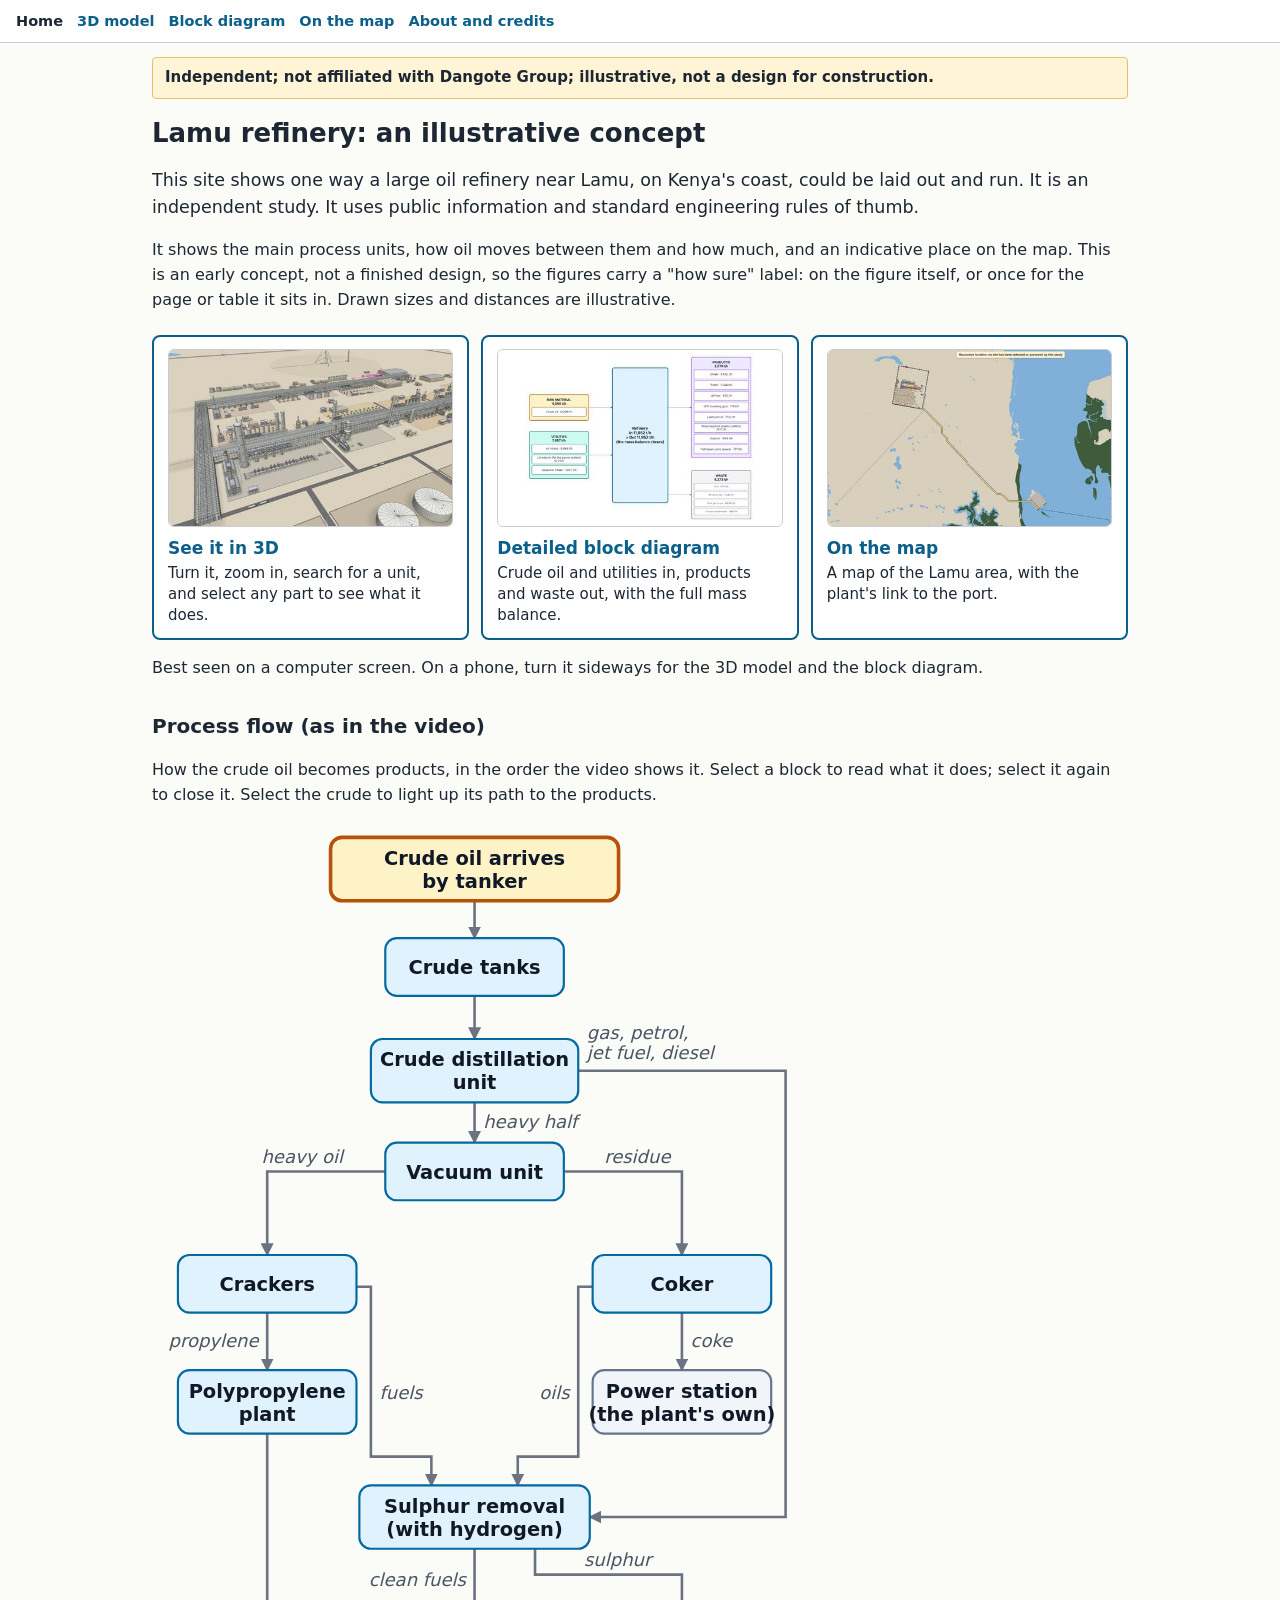
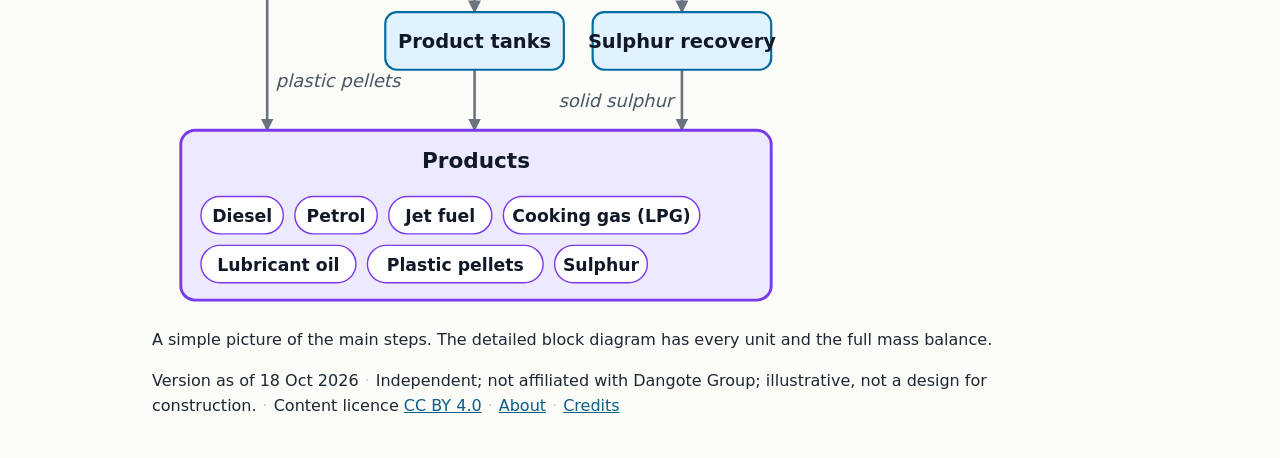
==== index.html @ 3d07bb98 "Lamu refinery: an illustrative concept (site as of 18 Oct 2026)" ====
<!DOCTYPE html>
<html lang="en">
<head>
<meta charset="utf-8">
<meta name="viewport" content="width=device-width, initial-scale=1">
<meta name="color-scheme" content="only light">
<title>Home · Lamu refinery concept</title>
<link rel="stylesheet" href="site.css">
</head>
<body>
<nav class="top" aria-label="Site"><a href="index.html" aria-current="page">Home</a> <a href="3d/index.html">3D model</a> <a href="blocks/index.html">Block diagram</a> <a href="map/index.html">On the map</a> <a href="about.html">About and credits</a></nav>
<div class="wrap wide">
<p class="disc">Independent; not affiliated with Dangote Group; illustrative, not a design for construction.</p>
<div class="home">
<div class="homeleft">
<h1>Lamu refinery: an illustrative concept</h1>
<p class="lead">This site shows one way a large oil refinery near Lamu, on Kenya's coast, could be laid out and run.
It is an independent study. It uses public information and standard engineering rules of thumb.</p>
<p>It shows the main process units, how oil moves between them and how much, and an indicative place on the map.
This is an early concept, not a finished design, so the figures carry a "how sure" label: on the figure itself, or
once for the page or table it sits in. Drawn sizes and distances are illustrative.</p>
<div class="big">
<a href="3d/index.html"><span class="thumb"><img src="img/preview-3d.jpg" alt="A still of the 3D model of the plant" width="480" height="300" loading="lazy"></span><span class="txt"><b>See it in 3D</b>Turn it, zoom in, search for a unit, and select any part to see what it does.</span></a>
<a href="blocks/index.html"><span class="thumb"><img src="img/preview-blocks.jpg" alt="A small view of the detailed block diagram" width="480" height="300" loading="lazy"></span><span class="txt"><b>Detailed block diagram</b>Crude oil and utilities in, products and waste out, with the full mass balance.</span></a>
<a href="map/index.html"><span class="thumb"><img src="img/preview-map.jpg" alt="A small view of the site map near Lamu" width="480" height="300" loading="lazy"></span><span class="txt"><b>On the map</b>A map of the Lamu area, with the plant&#x27;s link to the port.</span></a>
</div>
<p class="note">Best seen on a computer screen. On a phone, turn it sideways for the 3D model and the block diagram.</p>
</div>
<div class="homeright">
<section id="flow">
<h2 id="flow-title">Process flow (as in the video)</h2>
<p>How the crude oil becomes products, in the order the video shows it. Select a block to read what it does; select it again to close it. Select the crude to light up its path to the products.</p>
<div class="flowwrap">
<svg class="flow" viewBox="0 0 450 756" role="group" aria-labelledby="flow-title">
<defs><marker id="fl-arrow" viewBox="0 0 10 10" refX="9" refY="5" markerWidth="9" markerHeight="9" markerUnits="userSpaceOnUse" orient="auto-start-reverse"><path d="M0,0 L10,5 L0,10 z"/></marker></defs>
<g class="fl-edge" id="fl-e-crude"><polyline points="224,54 224,80" marker-end="url(#fl-arrow)"/></g>
<g class="fl-edge" id="fl-e-tanks"><polyline points="224,120 224,150" marker-end="url(#fl-arrow)"/></g>
<g class="fl-edge" id="fl-e-heavy"><polyline points="224,194 224,222" marker-end="url(#fl-arrow)"/><text x="230" y="212" text-anchor="start"><tspan x="230" dy="0">heavy half</tspan></text></g>
<g class="fl-edge" id="fl-e-light"><polyline points="296,172 440,172 440,482 304,482" marker-end="url(#fl-arrow)"/><text x="302" y="150" text-anchor="start"><tspan x="302" dy="0">gas, petrol,</tspan><tspan x="302" dy="14">jet fuel, diesel</tspan></text></g>
<g class="fl-edge" id="fl-e-hvgo"><polyline points="162,242 80,242 80,300" marker-end="url(#fl-arrow)"/><text x="76" y="236" text-anchor="start"><tspan x="76" dy="0">heavy oil</tspan></text></g>
<g class="fl-edge" id="fl-e-resid"><polyline points="286,242 368,242 368,300" marker-end="url(#fl-arrow)"/><text x="314" y="236" text-anchor="start"><tspan x="314" dy="0">residue</tspan></text></g>
<g class="fl-edge fl-off" id="fl-e-coke"><polyline points="368,340 368,380" marker-end="url(#fl-arrow)"/><text x="374" y="364" text-anchor="start"><tspan x="374" dy="0">coke</tspan></text></g>
<g class="fl-edge" id="fl-e-propylene"><polyline points="80,340 80,380" marker-end="url(#fl-arrow)"/><text x="74" y="364" text-anchor="end"><tspan x="74" dy="0">propylene</tspan></text></g>
<g class="fl-edge" id="fl-e-fuels"><polyline points="142,322 152,322 152,440 194,440 194,460" marker-end="url(#fl-arrow)"/><text x="158" y="400" text-anchor="start"><tspan x="158" dy="0">fuels</tspan></text></g>
<g class="fl-edge" id="fl-e-oils"><polyline points="306,322 296,322 296,440 254,440 254,460" marker-end="url(#fl-arrow)"/><text x="290" y="400" text-anchor="end"><tspan x="290" dy="0">oils</tspan></text></g>
<g class="fl-edge" id="fl-e-clean"><polyline points="224,504 224,548" marker-end="url(#fl-arrow)"/><text x="218" y="530" text-anchor="end"><tspan x="218" dy="0">clean fuels</tspan></text></g>
<g class="fl-edge" id="fl-e-h2s"><polyline points="266,504 266,522 368,522 368,548" marker-end="url(#fl-arrow)"/><text x="300" y="516" text-anchor="start"><tspan x="300" dy="0">sulphur</tspan></text></g>
<g class="fl-edge" id="fl-e-store"><polyline points="224,588 224,630" marker-end="url(#fl-arrow)"/></g>
<g class="fl-edge" id="fl-e-solid"><polyline points="368,588 368,630" marker-end="url(#fl-arrow)"/><text x="362" y="614" text-anchor="end"><tspan x="362" dy="0">solid sulphur</tspan></text></g>
<g class="fl-edge" id="fl-e-pellets"><polyline points="80,424 80,630" marker-end="url(#fl-arrow)"/><text x="86" y="600" text-anchor="start"><tspan x="86" dy="0">plastic pellets</tspan></text></g>
<g class="fl-node fl-crude" id="fl-crude" data-id="crude" tabindex="0" role="button" aria-label="Crude oil arrives by tanker"><rect x="124" y="10" width="200" height="44" rx="8"/><text text-anchor="middle"><tspan x="224" y="29">Crude oil arrives</tspan><tspan x="224" y="45">by tanker</tspan></text></g>
<g class="fl-node" id="fl-tanks" data-id="tanks" tabindex="0" role="button" aria-label="Crude tanks"><rect x="162" y="80" width="124" height="40" rx="8"/><text text-anchor="middle"><tspan x="224" y="105">Crude tanks</tspan></text></g>
<g class="fl-node" id="fl-cdu" data-id="cdu" tabindex="0" role="button" aria-label="Crude distillation unit"><rect x="152" y="150" width="144" height="44" rx="8"/><text text-anchor="middle"><tspan x="224" y="169">Crude distillation</tspan><tspan x="224" y="185">unit</tspan></text></g>
<g class="fl-node" id="fl-vdu" data-id="vdu" tabindex="0" role="button" aria-label="Vacuum unit"><rect x="162" y="222" width="124" height="40" rx="8"/><text text-anchor="middle"><tspan x="224" y="247">Vacuum unit</tspan></text></g>
<g class="fl-node" id="fl-crackers" data-id="crackers" tabindex="0" role="button" aria-label="Crackers"><rect x="18" y="300" width="124" height="40" rx="8"/><text text-anchor="middle"><tspan x="80" y="325">Crackers</tspan></text></g>
<g class="fl-node" id="fl-coker" data-id="coker" tabindex="0" role="button" aria-label="Coker"><rect x="306" y="300" width="124" height="40" rx="8"/><text text-anchor="middle"><tspan x="368" y="325">Coker</tspan></text></g>
<g class="fl-node" id="fl-pp" data-id="pp" tabindex="0" role="button" aria-label="Polypropylene plant"><rect x="18" y="380" width="124" height="44" rx="8"/><text text-anchor="middle"><tspan x="80" y="399">Polypropylene</tspan><tspan x="80" y="415">plant</tspan></text></g>
<g class="fl-node fl-off" id="fl-power" data-id="power" tabindex="0" role="button" aria-label="Power station (the plant&#x27;s own)"><rect x="306" y="380" width="124" height="44" rx="8"/><text text-anchor="middle"><tspan x="368" y="399">Power station</tspan><tspan x="368" y="415">(the plant&#x27;s own)</tspan></text></g>
<g class="fl-node" id="fl-sulphur" data-id="sulphur" tabindex="0" role="button" aria-label="Sulphur removal (with hydrogen)"><rect x="144" y="460" width="160" height="44" rx="8"/><text text-anchor="middle"><tspan x="224" y="479">Sulphur removal</tspan><tspan x="224" y="495">(with hydrogen)</tspan></text></g>
<g class="fl-node" id="fl-tanks2" data-id="tanks2" tabindex="0" role="button" aria-label="Product tanks"><rect x="162" y="548" width="124" height="40" rx="8"/><text text-anchor="middle"><tspan x="224" y="573">Product tanks</tspan></text></g>
<g class="fl-node" id="fl-srec" data-id="srec" tabindex="0" role="button" aria-label="Sulphur recovery"><rect x="306" y="548" width="124" height="40" rx="8"/><text text-anchor="middle"><tspan x="368" y="573">Sulphur recovery</tspan></text></g>
<g class="fl-node fl-products" id="fl-products" data-id="products" tabindex="0" role="button" aria-label="Products"><rect x="20" y="630" width="410" height="118" rx="10"/><text x="225.0" y="656" text-anchor="middle" class="fl-title">Products</text><rect class="fl-chip" x="34" y="676" width="57.2" height="26" rx="13"/><text class="fl-chiptext" x="62.6" y="694" text-anchor="middle">Diesel</text><rect class="fl-chip" x="99.2" y="676" width="57.2" height="26" rx="13"/><text class="fl-chiptext" x="127.8" y="694" text-anchor="middle">Petrol</text><rect class="fl-chip" x="164.4" y="676" width="71.6" height="26" rx="13"/><text class="fl-chiptext" x="200.2" y="694" text-anchor="middle">Jet fuel</text><rect class="fl-chip" x="244" y="676" width="136.4" height="26" rx="13"/><text class="fl-chiptext" x="312.2" y="694" text-anchor="middle">Cooking gas (LPG)</text><rect class="fl-chip" x="34" y="710" width="107.6" height="26" rx="13"/><text class="fl-chiptext" x="87.8" y="728" text-anchor="middle">Lubricant oil</text><rect class="fl-chip" x="149.6" y="710" width="122" height="26" rx="13"/><text class="fl-chiptext" x="210.6" y="728" text-anchor="middle">Plastic pellets</text><rect class="fl-chip" x="279.6" y="710" width="64.4" height="26" rx="13"/><text class="fl-chiptext" x="311.8" y="728" text-anchor="middle">Sulphur</text></g>
</svg>
<div id="flow-say" class="flowsay" role="status" aria-live="polite" hidden><button type="button" id="flow-close" aria-label="Close">×</button><b id="flow-say-title"></b><p id="flow-say-text"></p></div>
</div>
<p class="note">A simple picture of the main steps. The detailed block diagram has every unit and the full mass balance.</p>
<script>
(function () {
  var svg = document.querySelector("svg.flow"), wrap = document.querySelector(".flowwrap");
  var say = document.getElementById("flow-say");
  var S = {"crude": "Crude oil arrives by tanker; one tanker carries about a million barrels. Its path through the plant to the products is lit up.", "tanks": "The tankers' crude is stored in these tanks: about 15 million barrels, three weeks of crude at 700,000 barrels a day.", "cdu": "The crude distillation unit heats the crude, and the lighter parts boil off: gas, petrol, jet fuel and diesel. About half the crude leaves here.", "vdu": "The heavy half goes to the vacuum unit. Under a vacuum it boils at a lower temperature and splits into heavy oil and a thick residue.", "crackers": "The crackers break the heavy oil's large molecules into smaller, more valuable ones: petrol, diesel and gases.", "coker": "The coker cracks more oil out of the residue and leaves solid petroleum coke.", "power": "The coke fuels the plant's own power station. The refinery needs about 370 MW of power at full capacity. This is calculated from our own sizing of the plant. Dangote Group has announced 500 MW of power for the plant. Another 500 MW has been floated for the Kenyan grid, about 1,000 MW in total.", "pp": "One of the cracker gases, propylene, becomes polypropylene: plastic pellets for packaging, pipes and fibres.", "sulphur": "Hydrogen pulls the sulphur out of the fuels, so diesel and petrol can meet standards such as Euro 5 (10 parts per million of sulphur).", "srec": "The sulphur taken out is recovered as solid sulphur.", "tanks2": "The finished fuels go to the product tanks: mostly diesel and petrol, with jet fuel, cooking gas (LPG) and lubricant oil.", "products": "The products: diesel, petrol, jet fuel, cooking gas (LPG), lubricant oil, plastic pellets and sulphur."}, T = {"crude": "Crude oil", "tanks": "Crude tanks", "cdu": "Crude distillation unit", "vdu": "Vacuum unit", "crackers": "Crackers", "coker": "Coker", "pp": "Polypropylene plant", "power": "Power station (the plant's own)", "sulphur": "Sulphur removal (with hydrogen)", "tanks2": "Product tanks", "srec": "Sulphur recovery", "products": "Products"}, current = null;
  if (!svg || !say) { return; }
  // Selecting a block opens its explanation; selecting the same block again (or the close button) closes it, and
  // the diagram takes the space back. The crude also lights up the crude's path to the products.
  function pick(id) {
    if (!id || id === current) { id = null; }
    current = id;
    var nodes = svg.querySelectorAll(".fl-node");
    for (var i = 0; i < nodes.length; i++) { nodes[i].classList.toggle("picked", nodes[i].getAttribute("data-id") === id); }
    svg.classList.toggle("onpath", id === "crude");
    wrap.classList.toggle("has-say", !!id);
    document.body.classList.toggle("flow-say-open", !!id);
    say.hidden = !id;
    if (id) {
      document.getElementById("flow-say-title").textContent = T[id] || "";
      document.getElementById("flow-say-text").textContent = S[id] || "";
    }
  }
  svg.addEventListener("click", function (ev) {
    var g = ev.target.closest ? ev.target.closest(".fl-node") : null;
    pick(g ? g.getAttribute("data-id") : null);
  });
  svg.addEventListener("keydown", function (ev) {
    var g = ev.target.closest ? ev.target.closest(".fl-node") : null;
    if (g && (ev.key === "Enter" || ev.key === " ")) { ev.preventDefault(); pick(g.getAttribute("data-id")); }
  });
  document.getElementById("flow-close").addEventListener("click", function () { pick(null); });
  document.addEventListener("keydown", function (ev) { if (ev.key === "Escape" && current) { pick(null); } });
})();
</script>
</section>
</div>
</div>
<footer>Version as of 18 Oct 2026<span class="sep">·</span>Independent; not affiliated with Dangote Group; illustrative, not a design for construction.<span class="sep">·</span>Content licence <a href="https://creativecommons.org/licenses/by/4.0/">CC BY 4.0</a><span class="sep">·</span><a href="about.html">About</a><span class="sep">·</span><a href="about.html#credits">Credits</a></footer>
</div>
</body>
</html>
---- site.css ----
:root { color-scheme: only light; --ink: #1d2733; --muted: #4a5561; --line: #c9cdd2; --bg: #fbfbf8; --warn: #fff4d6; --warnline: #e0c46c;
        --accent: #0b5f8a; --basis: #2e7d32; --est: #9a6f00; --rough: #9c4a1a; }
* { box-sizing: border-box; }
html { -webkit-text-size-adjust: 100%; }
body { margin: 0; font: 16px/1.55 system-ui, "Segoe UI", Arial, sans-serif; color: var(--ink); background: var(--bg); }
a { color: var(--accent); }
.wrap { max-width: 780px; margin: 0 auto; padding: 0 16px 40px; }
nav.top { display: flex; flex-wrap: wrap; gap: 4px 14px; padding: 10px 16px; border-bottom: 1px solid var(--line);
          background: #fff; font-size: 14.5px; }
nav.top a { text-decoration: none; font-weight: 600; }
nav.top a[aria-current] { color: var(--ink); }
.disc { background: var(--warn); border: 1px solid var(--warnline); border-radius: 4px; padding: 8px 12px;
        margin: 14px 0; font-weight: 600; font-size: 15px; }
h1 { font-size: 26px; line-height: 1.25; margin: 18px 0 8px; }
h2 { font-size: 20px; margin: 30px 0 8px; }
h3 { font-size: 17px; margin: 22px 0 6px; }
p, li { max-width: 70ch; }
.lead { font-size: 17.5px; }
.big { display: grid; grid-template-columns: 1fr; gap: 12px; margin: 22px 0 6px; }
@media (min-width: 700px) { .big { grid-template-columns: repeat(3, 1fr); } }
.big a { display: block; padding: 12px 14px; border: 2px solid var(--accent); border-radius: 8px; background: #fff;
         text-decoration: none; color: var(--ink); }
.big a b { display: block; font-size: 17px; color: var(--accent); margin-bottom: 2px; }
.big .txt { display: block; font-size: 15px; line-height: 1.4; }
@media (max-width: 699px) {
  .big a { display: grid; grid-template-columns: 36% 1fr; gap: 12px; align-items: center; padding: 10px; }
  .big .thumb { margin: 0; }
}
.big a:hover { background: #eef6fb; }
.big .thumb { display: block; position: relative; margin: 0 0 10px; aspect-ratio: 16 / 10; }
.big .thumb img { display: block; width: 100%; height: 100%; object-fit: cover; border-radius: 6px;
                  border: 1px solid var(--line); background: #e9ecef; transition: transform .2s ease, box-shadow .2s ease; }
@media (hover: hover) and (min-width: 700px) {
  .big a { position: relative; }
  .big a:hover .thumb img, .big a:focus-visible .thumb img { transform: scale(1.7); box-shadow: 0 8px 28px #0005;
      position: relative; z-index: 5; }
  .big a:nth-child(1) .thumb img { transform-origin: left top; }
  .big a:nth-child(2) .thumb img { transform-origin: center top; }
  .big a:nth-child(3) .thumb img { transform-origin: right top; }
}
.flowwrap { display: flex; gap: 20px; align-items: flex-start; margin: 8px 0 12px; }
svg.flow { width: 100%; max-width: 700px; height: auto; flex: 1 1 auto; font: 13.5px/1.2 system-ui, "Segoe UI", Arial, sans-serif; }
.flowwrap.has-say svg.flow { max-width: 460px; }
.fl-node rect { fill: #e0f2fe; stroke: #0369a1; stroke-width: 1.5; }
.fl-node { cursor: pointer; } .fl-node:focus { outline: none; } .fl-node:focus > rect { stroke-width: 3; }
.fl-node text { fill: #111827; font-weight: 600; }
.fl-crude rect { fill: #fef3c7; stroke: #b45309; stroke-width: 2.5; }
#fl-power rect { fill: #f1f5f9; stroke: #64748b; }
.fl-products > rect { fill: #ede9fe; stroke: #7c3aed; stroke-width: 2; }
.fl-products .fl-chip { fill: #fff; stroke: #7c3aed; stroke-width: 1; } .fl-chiptext { font-size: 12px; }
.fl-title { font-size: 15px; font-weight: 700; }
.fl-edge polyline { fill: none; stroke: #6b7280; stroke-width: 1.8; }
.fl-edge text { fill: #4b5563; font-size: 12.5px; font-style: italic; }
#fl-arrow path { fill: #6b7280; }
.flow.onpath .fl-off { opacity: .25; }
.flow.onpath .fl-edge:not(.fl-off) polyline { stroke: #b45309; stroke-width: 3.5; }
.flow.onpath .fl-node:not(.fl-off) > rect { stroke: #b45309; stroke-width: 2.5; }
.flow .picked > rect { stroke: #b45309; stroke-width: 3.5; }
.flowsay { flex: 0 0 280px; position: sticky; top: 16px; background: #fffdf5; color: #1d2733;
           border: 1px solid #e5d9b6; border-left: 4px solid #b45309; border-radius: 6px; padding: 10px 40px 10px 14px; }
.flowsay[hidden] { display: none; }
.flowsay b { display: block; font-size: 16px; margin-bottom: 4px; }
.flowsay p { margin: 0; }
#flow-close { position: absolute; top: 6px; right: 6px; width: 32px; height: 32px; font: 20px/1 system-ui, sans-serif;
              color: #1d2733; background: #fff; border: 1px solid var(--line); border-radius: 50%; cursor: pointer; }
@media (max-width: 700px) {
  .flowsay { position: fixed; top: auto; left: 8px; right: 8px; bottom: 8px; z-index: 50; max-height: 42vh; overflow: auto;
             box-shadow: 0 -2px 16px #0004; }
  body.flow-say-open { padding-bottom: 30vh; }
}
footer .sep { margin: 0 6px; color: var(--line); }
@media (min-width: 1000px) {
  .wrap.wide { max-width: 1040px; padding: 0 32px 40px; }
  .wrap.wide p, .wrap.wide .disc { max-width: none; }
  .home .flowwrap { display: grid; grid-template-columns: minmax(0, 1fr) 300px; gap: 28px; }
  .home svg.flow, .home .flowwrap.has-say svg.flow { max-width: 680px; justify-self: center; }
  .home .flowsay { position: sticky; top: 24px; }
  .home .flowsay[hidden] { display: block; visibility: hidden; }
}
@media (min-width: 1500px) {
  .wrap.wide { max-width: 1840px; padding: 0 40px 40px; }
  .home { display: grid; grid-template-columns: minmax(0, 1fr) minmax(0, 1.75fr); gap: 56px; align-items: start; }
  .home h1 { font-size: 32px; margin-top: 14px; }
  .home .big { grid-template-columns: 1fr; gap: 16px; }
  .home .big a { display: grid; grid-template-columns: 44% 1fr; gap: 20px; align-items: center; padding: 14px; }
  .home .big .thumb { margin: 0; }
  .home .big a b { font-size: 21px; margin-bottom: 4px; }
  .home .big .txt { font-size: 16.5px; }
  .home .big a .thumb img { transform-origin: left center !important; }
  .home #flow h2 { margin-top: 18px; font-size: 24px; }
  .home .flowwrap { grid-template-columns: minmax(0, 1fr) 340px; }
}
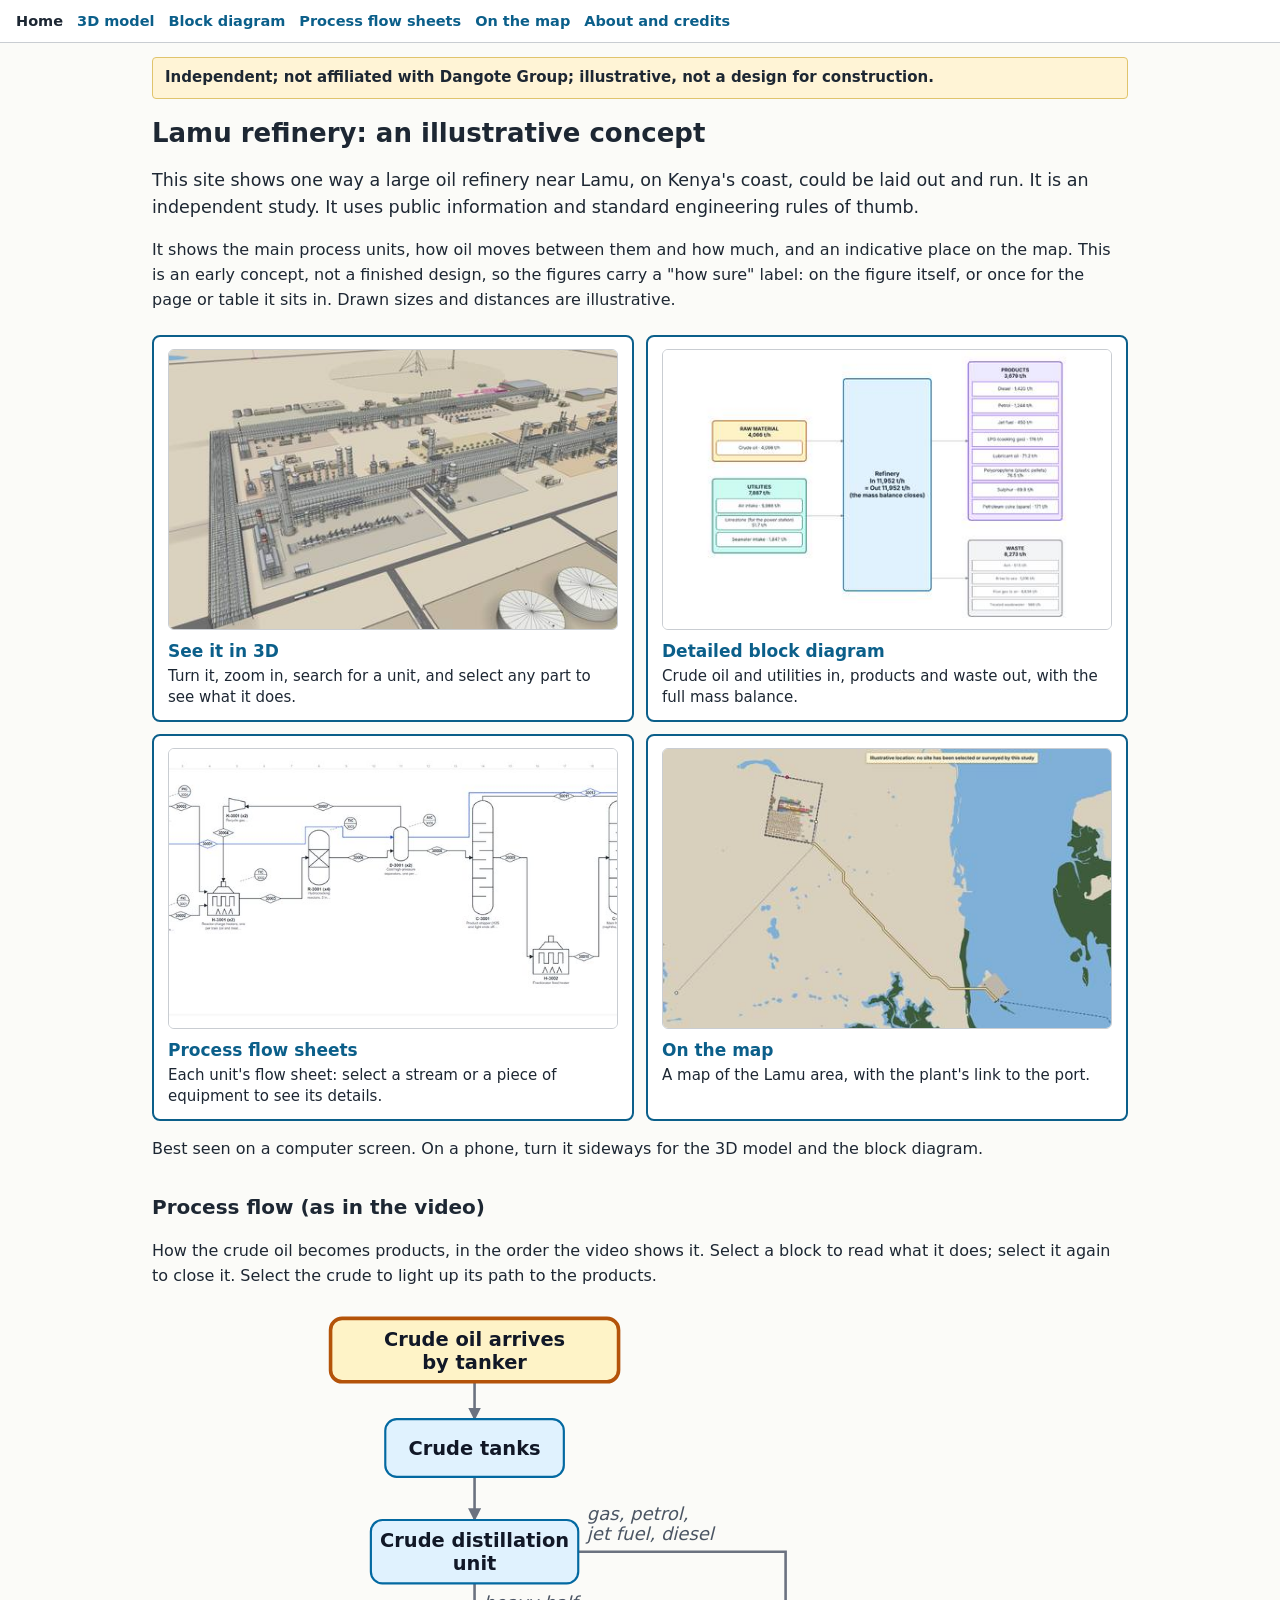
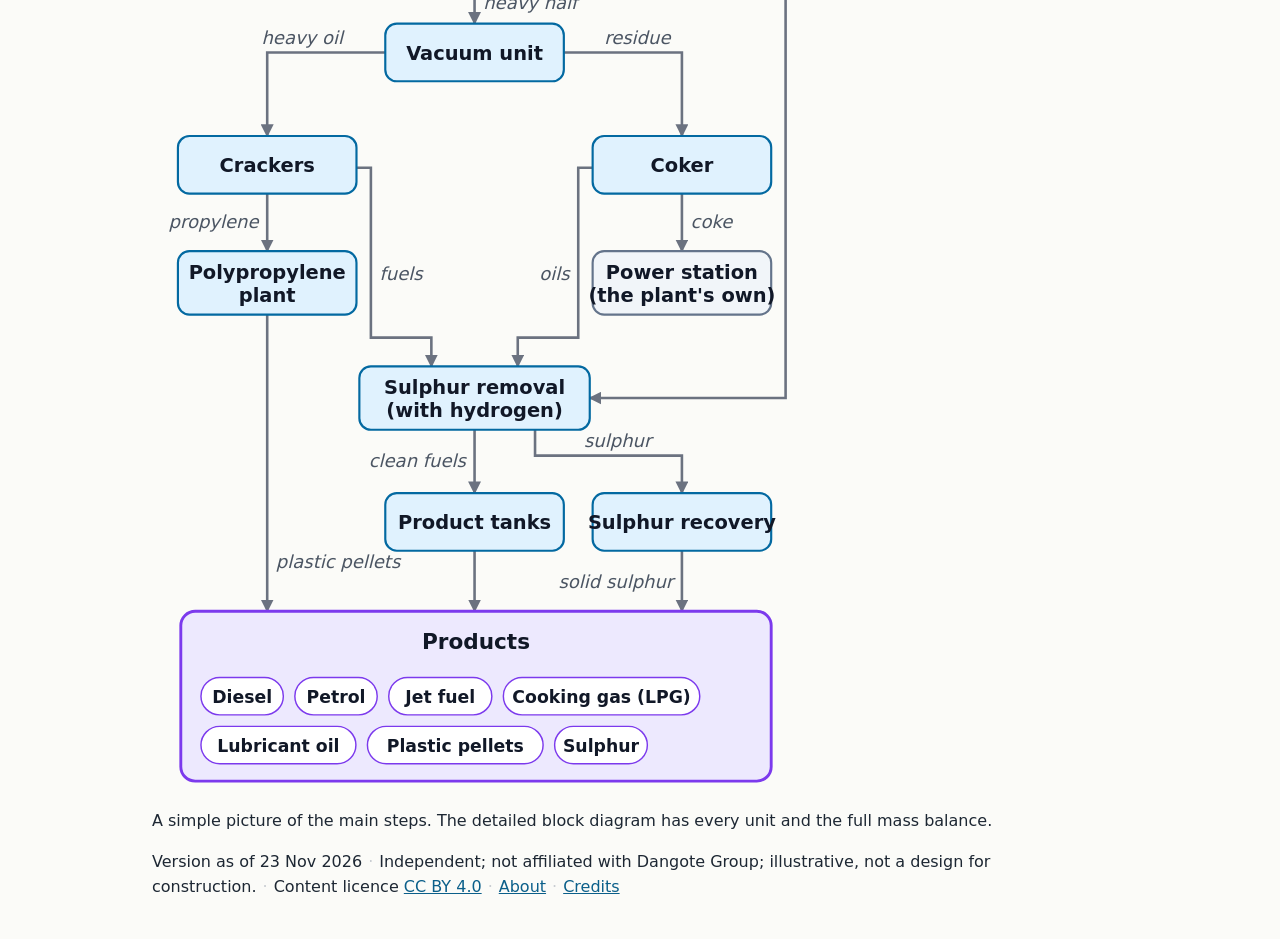
==== commit ad187ff4: "Process flow sheets you can explore, with DEXPI 2.0.1 files; home page previews; site as of 23 Nov 2" ====
--- a/index.html
+++ b/index.html
@@ -8,7 +8,7 @@
 <link rel="stylesheet" href="site.css">
 </head>
 <body>
-<nav class="top" aria-label="Site"><a href="index.html" aria-current="page">Home</a> <a href="3d/index.html">3D model</a> <a href="blocks/index.html">Block diagram</a> <a href="map/index.html">On the map</a> <a href="about.html">About and credits</a></nav>
+<nav class="top" aria-label="Site"><a href="index.html" aria-current="page">Home</a> <a href="3d/index.html">3D model</a> <a href="blocks/index.html">Block diagram</a> <a href="pfds/index.html">Process flow sheets</a> <a href="map/index.html">On the map</a> <a href="about.html">About and credits</a></nav>
 <div class="wrap wide">
 <p class="disc">Independent; not affiliated with Dangote Group; illustrative, not a design for construction.</p>
 <div class="home">
@@ -22,6 +22,7 @@
 <div class="big">
 <a href="3d/index.html"><span class="thumb"><img src="img/preview-3d.jpg" alt="A still of the 3D model of the plant" width="480" height="300" loading="lazy"></span><span class="txt"><b>See it in 3D</b>Turn it, zoom in, search for a unit, and select any part to see what it does.</span></a>
 <a href="blocks/index.html"><span class="thumb"><img src="img/preview-blocks.jpg" alt="A small view of the detailed block diagram" width="480" height="300" loading="lazy"></span><span class="txt"><b>Detailed block diagram</b>Crude oil and utilities in, products and waste out, with the full mass balance.</span></a>
+<a href="pfds/index.html" class="zoomout"><span class="thumb"><img src="img/preview-pfds.jpg" alt="A small view of a process flow sheet" width="480" height="300" loading="lazy"></span><span class="txt"><b>Process flow sheets</b>Each unit&#x27;s flow sheet: select a stream or a piece of equipment to see its details.</span></a>
 <a href="map/index.html"><span class="thumb"><img src="img/preview-map.jpg" alt="A small view of the site map near Lamu" width="480" height="300" loading="lazy"></span><span class="txt"><b>On the map</b>A map of the Lamu area, with the plant&#x27;s link to the port.</span></a>
 </div>
 <p class="note">Best seen on a computer screen. On a phone, turn it sideways for the 3D model and the block diagram.</p>
@@ -101,7 +102,7 @@
 </section>
 </div>
 </div>
-<footer>Version as of 18 Oct 2026<span class="sep">·</span>Independent; not affiliated with Dangote Group; illustrative, not a design for construction.<span class="sep">·</span>Content licence <a href="https://creativecommons.org/licenses/by/4.0/">CC BY 4.0</a><span class="sep">·</span><a href="about.html">About</a><span class="sep">·</span><a href="about.html#credits">Credits</a></footer>
+<footer>Version as of 23 Nov 2026<span class="sep">·</span>Independent; not affiliated with Dangote Group; illustrative, not a design for construction.<span class="sep">·</span>Content licence <a href="https://creativecommons.org/licenses/by/4.0/">CC BY 4.0</a><span class="sep">·</span><a href="about.html">About</a><span class="sep">·</span><a href="about.html#credits">Credits</a></footer>
 </div>
 </body>
 </html>
--- a/site.css
+++ b/site.css
@@ -17,7 +17,7 @@
 p, li { max-width: 70ch; }
 .lead { font-size: 17.5px; }
 .big { display: grid; grid-template-columns: 1fr; gap: 12px; margin: 22px 0 6px; }
-@media (min-width: 700px) { .big { grid-template-columns: repeat(3, 1fr); } }
+@media (min-width: 700px) { .big { grid-template-columns: repeat(2, 1fr); } }
 .big a { display: block; padding: 12px 14px; border: 2px solid var(--accent); border-radius: 8px; background: #fff;
          text-decoration: none; color: var(--ink); }
 .big a b { display: block; font-size: 17px; color: var(--accent); margin-bottom: 2px; }
@@ -27,16 +27,14 @@
   .big .thumb { margin: 0; }
 }
 .big a:hover { background: #eef6fb; }
-.big .thumb { display: block; position: relative; margin: 0 0 10px; aspect-ratio: 16 / 10; }
-.big .thumb img { display: block; width: 100%; height: 100%; object-fit: cover; border-radius: 6px;
-                  border: 1px solid var(--line); background: #e9ecef; transition: transform .2s ease, box-shadow .2s ease; }
+.big .thumb { display: block; position: relative; margin: 0 0 10px; aspect-ratio: 16 / 10; overflow: hidden;
+              border-radius: 6px; border: 1px solid var(--line); background: #fff; }
+.big .thumb img { display: block; width: 100%; height: 100%; object-fit: cover; transform-origin: center center;
+                  transition: transform .35s ease; }
 @media (hover: hover) and (min-width: 700px) {
-  .big a { position: relative; }
-  .big a:hover .thumb img, .big a:focus-visible .thumb img { transform: scale(1.7); box-shadow: 0 8px 28px #0005;
-      position: relative; z-index: 5; }
-  .big a:nth-child(1) .thumb img { transform-origin: left top; }
-  .big a:nth-child(2) .thumb img { transform-origin: center top; }
-  .big a:nth-child(3) .thumb img { transform-origin: right top; }
+  .big a:hover .thumb img, .big a:focus-visible .thumb img { transform: scale(1.06); }
+  .big a.zoomout .thumb img { transform: scale(1.6); transform-origin: 42% 50%; }
+  .big a.zoomout:hover .thumb img, .big a.zoomout:focus-visible .thumb img { transform: scale(1); }
 }
 .flowwrap { display: flex; gap: 20px; align-items: flex-start; margin: 8px 0 12px; }
 svg.flow { width: 100%; max-width: 700px; height: auto; flex: 1 1 auto; font: 13.5px/1.2 system-ui, "Segoe UI", Arial, sans-serif; }
@@ -86,7 +84,6 @@
   .home .big .thumb { margin: 0; }
   .home .big a b { font-size: 21px; margin-bottom: 4px; }
   .home .big .txt { font-size: 16.5px; }
-  .home .big a .thumb img { transform-origin: left center !important; }
   .home #flow h2 { margin-top: 18px; font-size: 24px; }
   .home .flowwrap { grid-template-columns: minmax(0, 1fr) 340px; }
 }
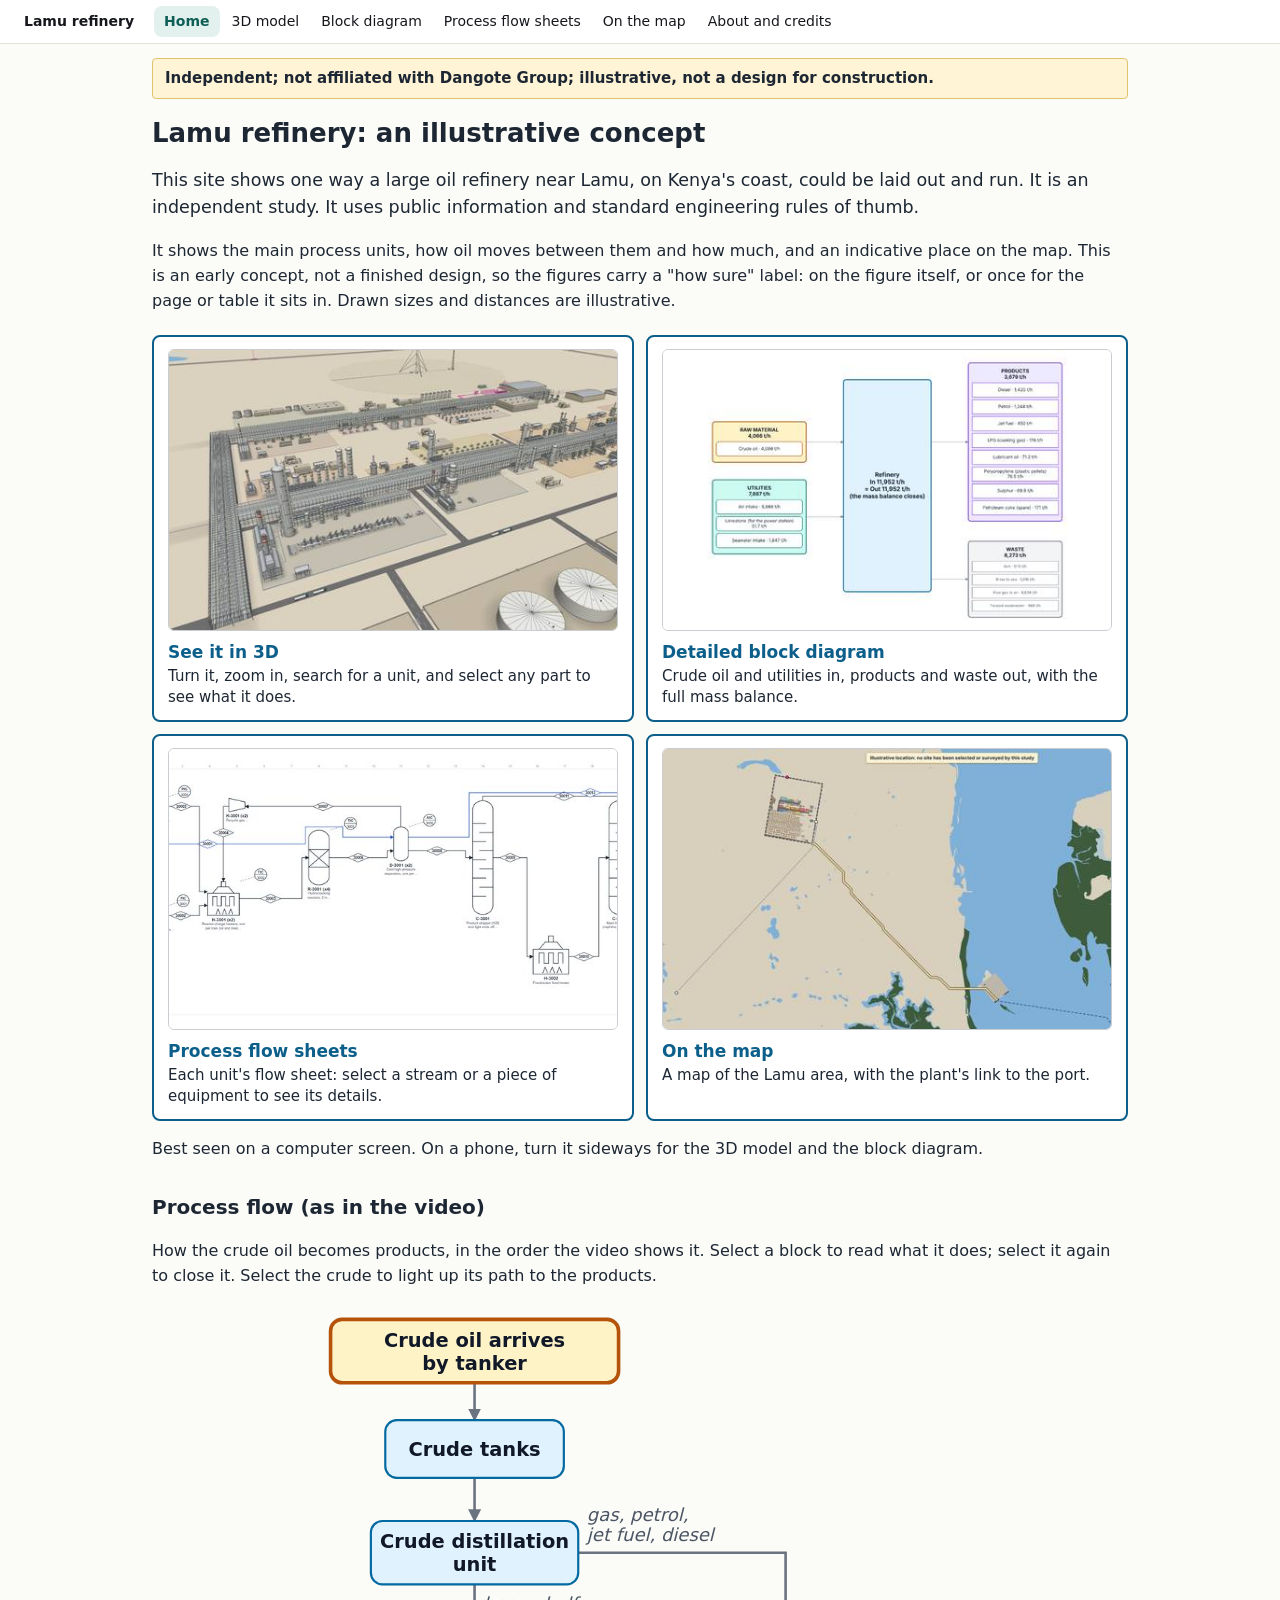
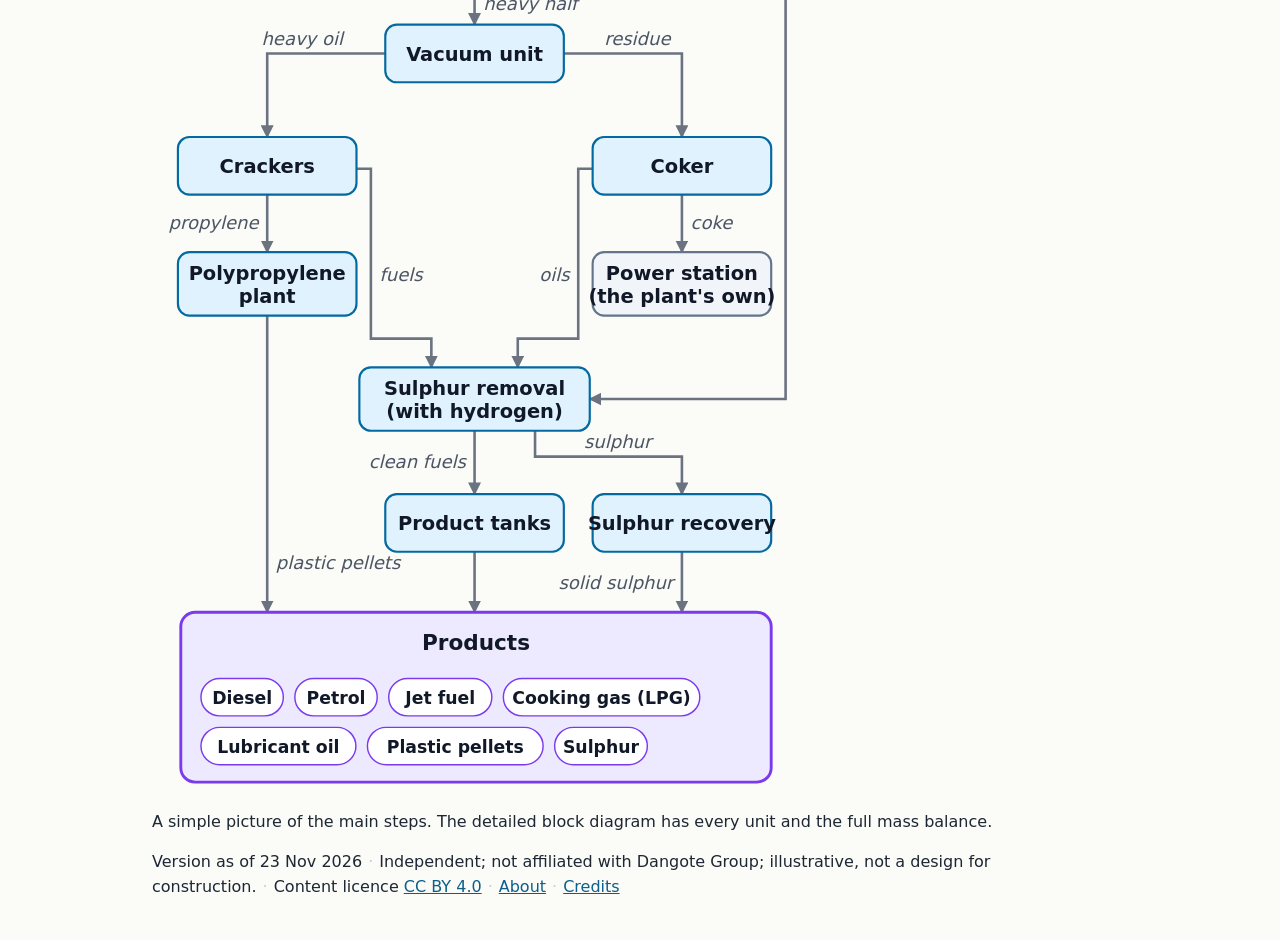
==== commit 6e8bb070: "One site menu on every page; flow sheets offer the drawing (SVG) only; map banner no longer covers t" ====
--- a/index.html
+++ b/index.html
@@ -8,7 +8,7 @@
 <link rel="stylesheet" href="site.css">
 </head>
 <body>
-<nav class="top" aria-label="Site"><a href="index.html" aria-current="page">Home</a> <a href="3d/index.html">3D model</a> <a href="blocks/index.html">Block diagram</a> <a href="pfds/index.html">Process flow sheets</a> <a href="map/index.html">On the map</a> <a href="about.html">About and credits</a></nav>
+<nav id="sitebar" aria-label="Site"><a class="sb-brand" href="index.html">Lamu refinery</a><a href="index.html" aria-current="page">Home</a><a href="3d/index.html">3D model</a><a href="blocks/index.html">Block diagram</a><a href="pfds/index.html">Process flow sheets</a><a href="map/index.html">On the map</a><a href="about.html">About and credits</a></nav>
 <div class="wrap wide">
 <p class="disc">Independent; not affiliated with Dangote Group; illustrative, not a design for construction.</p>
 <div class="home">
--- a/site.css
+++ b/site.css
@@ -5,10 +5,6 @@
 body { margin: 0; font: 16px/1.55 system-ui, "Segoe UI", Arial, sans-serif; color: var(--ink); background: var(--bg); }
 a { color: var(--accent); }
 .wrap { max-width: 780px; margin: 0 auto; padding: 0 16px 40px; }
-nav.top { display: flex; flex-wrap: wrap; gap: 4px 14px; padding: 10px 16px; border-bottom: 1px solid var(--line);
-          background: #fff; font-size: 14.5px; }
-nav.top a { text-decoration: none; font-weight: 600; }
-nav.top a[aria-current] { color: var(--ink); }
 .disc { background: var(--warn); border: 1px solid var(--warnline); border-radius: 4px; padding: 8px 12px;
         margin: 14px 0; font-weight: 600; font-size: 15px; }
 h1 { font-size: 26px; line-height: 1.25; margin: 18px 0 8px; }
@@ -87,3 +83,13 @@
   .home #flow h2 { margin-top: 18px; font-size: 24px; }
   .home .flowwrap { grid-template-columns: minmax(0, 1fr) 340px; }
 }
+  :root { --sitebar: 44px; }
+  #sitebar { box-sizing: border-box; display: flex; align-items: center; gap: 2px; height: var(--sitebar); margin: 0;
+             padding: 0 14px; flex: none; background: #fff; border-bottom: 1px solid #e3e1da; overflow-x: auto;
+             white-space: nowrap; scrollbar-width: none; font: 14px/1.2 system-ui, "Segoe UI", Arial, sans-serif; }
+  #sitebar a { flex: none; text-decoration: none; color: #15171c; padding: 7px 10px; border-radius: 8px; font-weight: 500; }
+  #sitebar a:hover, #sitebar a:focus-visible { background: #f1efe9; }
+  #sitebar a.sb-brand { font-weight: 700; margin-right: 8px; }
+  #sitebar a[aria-current] { color: #0f5f57; background: #e3f1ee; font-weight: 600; }
+  body.pubfixed #sitebar { position: fixed; top: 0; left: 0; right: 0; z-index: 3000; }
+  body.pubfixed { margin-top: var(--sitebar); height: calc(100% - var(--pubbar) - var(--sitebar)); }
